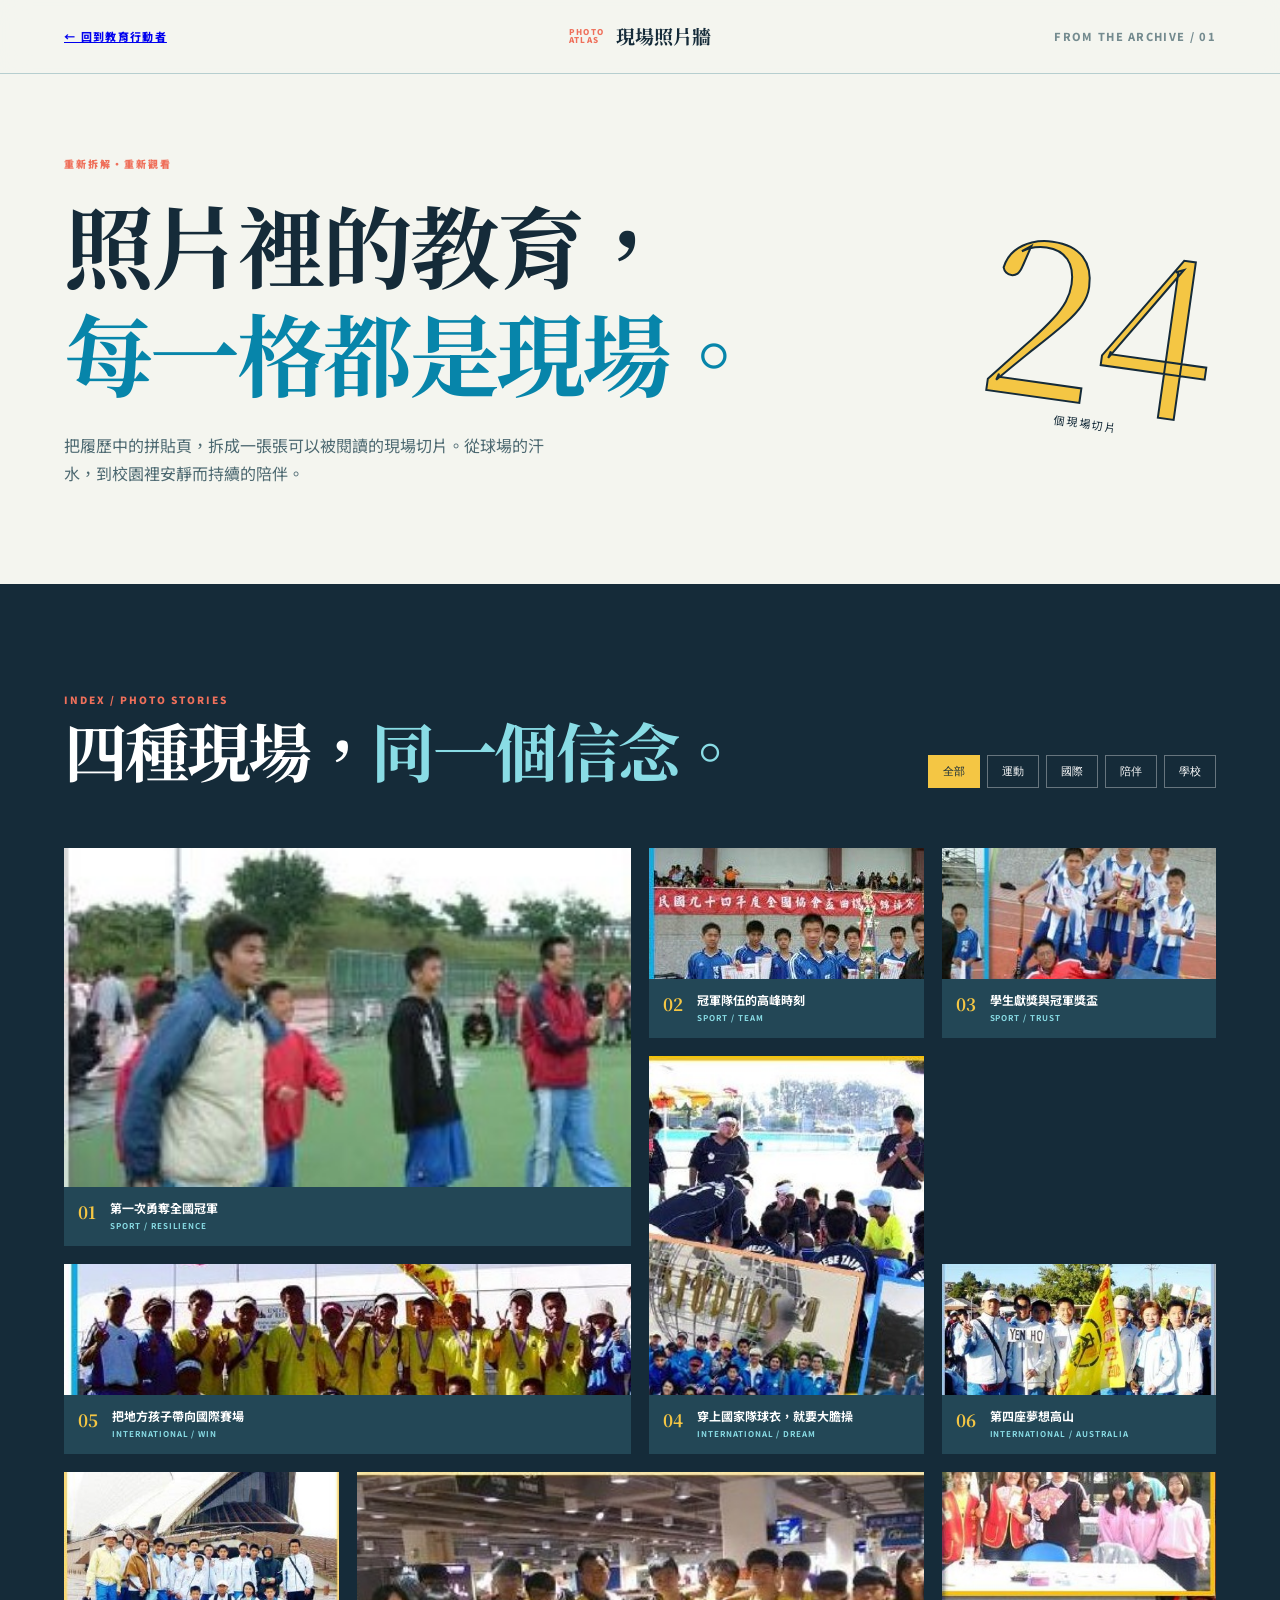
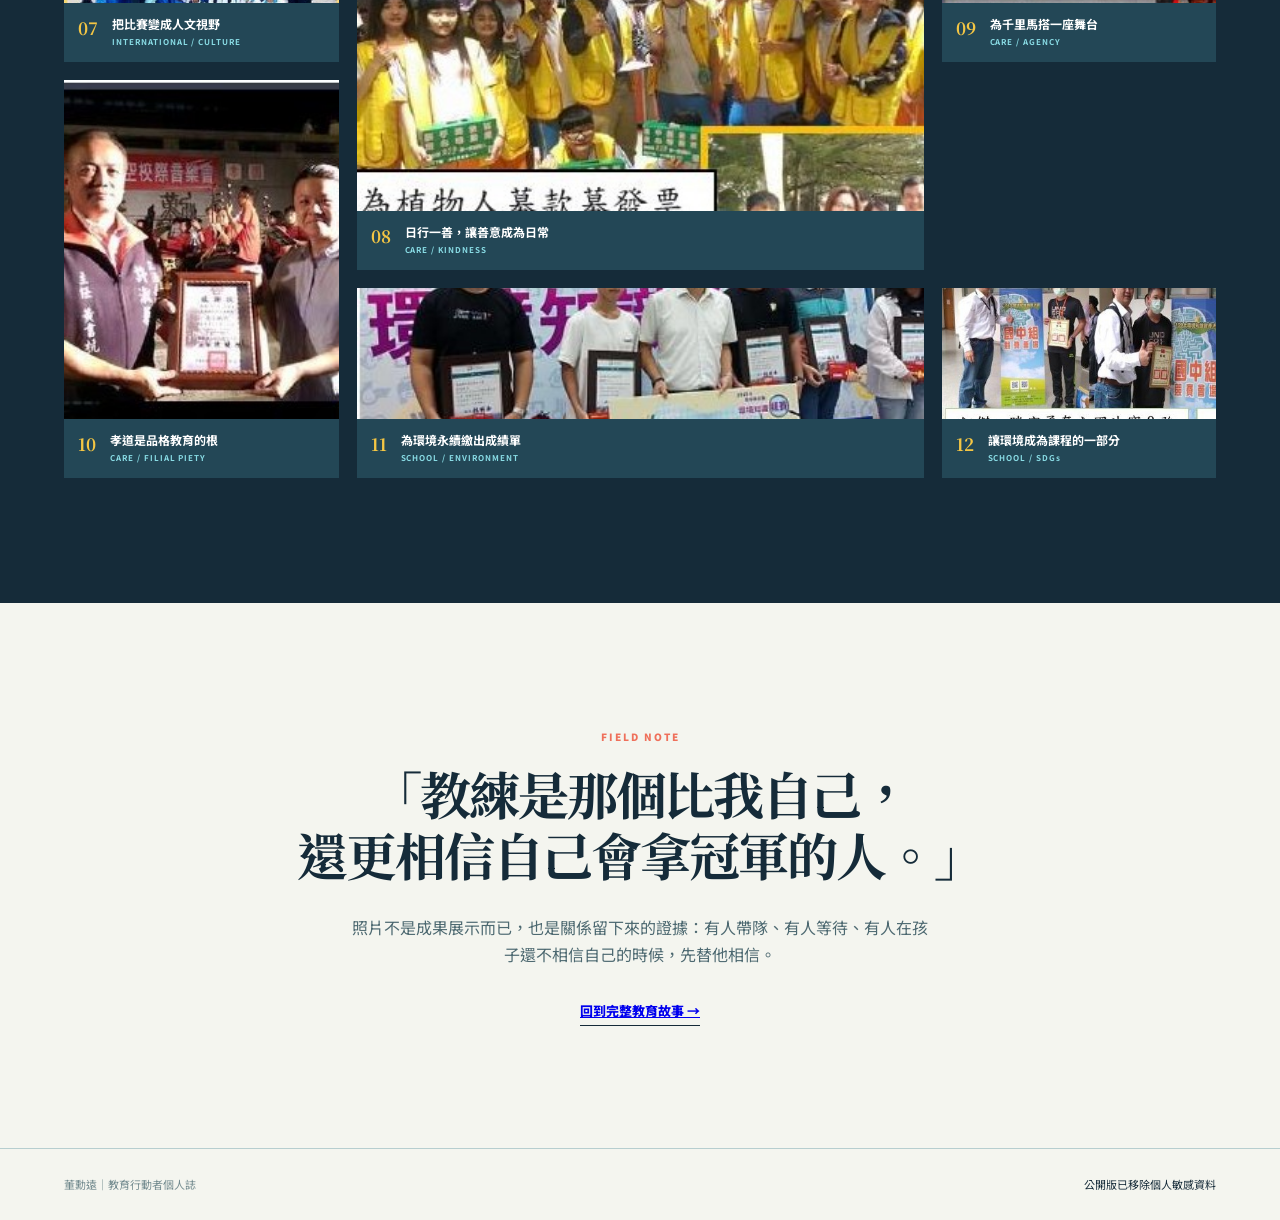
==== photos.html @ 557534f3 "Add decomposed photo atlas page" ====
<!doctype html>
<html lang="zh-Hant">
<head>
  <meta charset="utf-8">
  <meta name="viewport" content="width=device-width, initial-scale=1">
  <meta name="description" content="董勳遠教育現場照片牆：運動、國際、品格與學校行動。">
  <title>現場照片牆｜董勳遠</title>
  <link rel="preconnect" href="https://fonts.googleapis.com">
  <link rel="preconnect" href="https://fonts.gstatic.com" crossorigin>
  <link href="https://fonts.googleapis.com/css2?family=Noto+Sans+TC:wght@400;600;700;800;900&family=Noto+Serif+TC:wght@700;900&display=swap" rel="stylesheet">
  <link rel="stylesheet" href="css/photos.css">
</head>
<body>
  <header class="photo-header">
    <a href="index.html" class="back-link">← 回到教育行動者</a>
    <div class="photo-logo"><span>PHOTO<br>ATLAS</span><strong>現場照片牆</strong></div>
    <span class="header-note">FROM THE ARCHIVE / 01</span>
  </header>
  <main>
    <section class="photo-hero"><div><p class="kicker">重新拆解・重新觀看</p><h1>照片裡的教育，<br><em>每一格都是現場。</em></h1><p>把履歷中的拼貼頁，拆成一張張可以被閱讀的現場切片。從球場的汗水，到校園裡安靜而持續的陪伴。</p></div><div class="hero-number">24<small>個現場切片</small></div></section>
    <section class="photo-board"><div class="board-top"><div><span class="kicker">INDEX / PHOTO STORIES</span><h2>四種現場，<span>同一個信念。</span></h2></div><div class="filters" role="group" aria-label="照片分類"><button class="active" data-filter="all">全部</button><button data-filter="sport">運動</button><button data-filter="international">國際</button><button data-filter="care">陪伴</button><button data-filter="school">學校</button></div></div>
      <div class="photo-grid">
        <figure class="photo-card featured" data-category="sport"><img src="images/photos/sport-01.jpg" alt="曲棍球隊訓練與教練陪伴"><figcaption><b>01</b><span>第一次勇奪全國冠軍<small>SPORT / RESILIENCE</small></span></figcaption></figure>
        <figure class="photo-card" data-category="sport"><img src="images/photos/sport-02.jpg" alt="冠軍隊伍與教練合影"><figcaption><b>02</b><span>冠軍隊伍的高峰時刻<small>SPORT / TEAM</small></span></figcaption></figure>
        <figure class="photo-card" data-category="sport"><img src="images/photos/sport-03.jpg" alt="學生獻獎與冠軍獎盃"><figcaption><b>03</b><span>學生獻獎與冠軍獎盃<small>SPORT / TRUST</small></span></figcaption></figure>
        <figure class="photo-card tall" data-category="international"><img src="images/photos/international-01.jpg" alt="國家隊訓練現場"><figcaption><b>04</b><span>穿上國家隊球衣，就要大膽操<small>INTERNATIONAL / DREAM</small></span></figcaption></figure>
        <figure class="photo-card wide" data-category="international"><img src="images/photos/international-03.jpg" alt="美國十六歲組冠軍"><figcaption><b>05</b><span>把地方孩子帶向國際賽場<small>INTERNATIONAL / WIN</small></span></figcaption></figure>
        <figure class="photo-card" data-category="international"><img src="images/photos/australia-01.jpg" alt="澳洲國際錦標賽開幕"><figcaption><b>06</b><span>第四座夢想高山<small>INTERNATIONAL / AUSTRALIA</small></span></figcaption></figure>
        <figure class="photo-card" data-category="international"><img src="images/photos/australia-04.jpg" alt="學生參訪雪梨歌劇院"><figcaption><b>07</b><span>把比賽變成人文視野<small>INTERNATIONAL / CULTURE</small></span></figcaption></figure>
        <figure class="photo-card featured" data-category="care"><img src="images/photos/care-01.jpg" alt="學生為植物人募款募發票"><figcaption><b>08</b><span>日行一善，讓善意成為日常<small>CARE / KINDNESS</small></span></figcaption></figure>
        <figure class="photo-card" data-category="care"><img src="images/photos/care-03.jpg" alt="學生志工團隊"><figcaption><b>09</b><span>為千里馬搭一座舞台<small>CARE / AGENCY</small></span></figcaption></figure>
        <figure class="photo-card tall" data-category="care"><img src="images/photos/filial-02.jpg" alt="孝道與品格教育活動"><figcaption><b>10</b><span>孝道是品格教育的根<small>CARE / FILIAL PIETY</small></span></figcaption></figure>
        <figure class="photo-card wide" data-category="school"><img src="images/photos/eco-01.jpg" alt="生態校園夥伴計畫"><figcaption><b>11</b><span>為環境永續繳出成績單<small>SCHOOL / ENVIRONMENT</small></span></figcaption></figure>
        <figure class="photo-card" data-category="school"><img src="images/photos/eco-03.jpg" alt="生態校園全國決賽成果"><figcaption><b>12</b><span>讓環境成為課程的一部分<small>SCHOOL / SDGs</small></span></figcaption></figure>
      </div>
    </section>
    <section class="photo-note"><p class="kicker">FIELD NOTE</p><h2>「教練是那個比我自己，<br>還更相信自己會拿冠軍的人。」</h2><p>照片不是成果展示而已，也是關係留下來的證據：有人帶隊、有人等待、有人在孩子還不相信自己的時候，先替他相信。</p><a href="index.html#archive">回到完整教育故事 →</a></section>
  </main>
  <footer>董勳遠｜教育行動者個人誌 <span>公開版已移除個人敏感資料</span></footer>
  <script src="js/photos.js"></script>
</body>
</html>
---- css/photos.css ----
:root{--ink:#152b39;--blue:#0785aa;--cyan:#89dce5;--yellow:#f4c644;--coral:#ef705b;--paper:#f4f5ef;--line:#b6cecf;--serif:'Noto Serif TC',serif;--sans:'Noto Sans TC',sans-serif}*{box-sizing:border-box}body{margin:0;background:var(--paper);color:var(--ink);font-family:var(--sans);line-height:1.7}.photo-header{height:74px;padding:0 5vw;display:grid;grid-template-columns:1fr auto 1fr;align-items:center;border-bottom:1px solid var(--line);background:rgba(244,245,239,.92);position:sticky;top:0;z-index:4;backdrop-filter:blur(14px)}.back-link,.header-note{font-size:11px;font-weight:800;letter-spacing:.12em}.back-link:hover{color:var(--coral)}.photo-logo{display:flex;align-items:center;gap:12px}.photo-logo span{font-size:8px;line-height:1.1;letter-spacing:.16em;color:var(--coral);font-weight:900}.photo-logo strong{font-family:var(--serif);font-size:19px}.header-note{text-align:right;color:#748b8f}.photo-hero{width:min(1180px,90vw);margin:auto;min-height:510px;display:flex;align-items:center;justify-content:space-between;gap:50px}.kicker{font-size:10px;color:var(--coral);font-weight:900;letter-spacing:.2em;margin:0 0 18px}.photo-hero h1,.board-top h2,.photo-note h2{font-family:var(--serif);line-height:1.2;letter-spacing:-.04em;margin:0}.photo-hero h1{font-size:clamp(3.4rem,7vw,7rem)}.photo-hero h1 em,.board-top h2 span{color:var(--blue);font-style:normal}.photo-hero p:not(.kicker){max-width:490px;color:#4d6971;margin-top:27px;font-size:16px}.hero-number{font-family:var(--serif);font-size:210px;line-height:.8;color:var(--yellow);-webkit-text-stroke:2px var(--ink);transform:rotate(8deg);text-align:center}.hero-number small{display:block;font-family:var(--sans);font-size:11px;letter-spacing:.17em;color:var(--ink);-webkit-text-stroke:0;margin-top:22px}.photo-board{background:var(--ink);padding:100px 5vw 125px;color:white}.board-top{width:min(1180px,100%);margin:auto;display:flex;justify-content:space-between;align-items:end;gap:30px}.board-top h2{font-size:clamp(2.5rem,5vw,5rem)}.board-top h2 span{color:var(--cyan)}.filters{display:flex;flex-wrap:wrap;gap:7px;justify-content:flex-end}.filters button{border:1px solid rgba(255,255,255,.35);background:transparent;color:white;padding:8px 14px;font-size:11px;cursor:pointer}.filters button.active,.filters button:hover{background:var(--yellow);border-color:var(--yellow);color:var(--ink)}.photo-grid{width:min(1180px,100%);margin:60px auto 0;display:grid;grid-template-columns:repeat(4,1fr);grid-auto-rows:190px;gap:18px}.photo-card{margin:0;background:#234756;display:flex;flex-direction:column;min-height:0;overflow:hidden;transition:transform .25s,opacity .25s}.photo-card:hover{transform:translateY(-7px)}.photo-card img{width:100%;height:100%;min-height:0;object-fit:cover;display:block}.photo-card figcaption{display:flex;gap:14px;padding:13px 14px 15px;align-items:start;background:#234756;font-size:12px;line-height:1.4}.photo-card figcaption b{font-family:var(--serif);font-size:17px;color:var(--yellow)}.photo-card figcaption span{font-weight:700}.photo-card figcaption small{display:block;font-size:8px;letter-spacing:.12em;color:var(--cyan);margin-top:3px}.photo-card.featured{grid-column:span 2;grid-row:span 2}.photo-card.wide{grid-column:span 2}.photo-card.tall{grid-row:span 2}.photo-card.is-hidden{display:none}.photo-note{width:min(900px,88vw);margin:auto;padding:125px 0;text-align:center}.photo-note h2{font-size:clamp(2.2rem,4vw,4rem)}.photo-note>p:not(.kicker){max-width:580px;margin:28px auto;color:#4d6971}.photo-note a{font-weight:800;font-size:13px;border-bottom:1px solid var(--ink);padding-bottom:5px}.photo-note a:hover{color:var(--coral)}footer{border-top:1px solid var(--line);padding:26px 5vw;display:flex;justify-content:space-between;font-size:11px;color:#738b8f}footer span{color:var(--ink)}@media(max-width:760px){.photo-header{grid-template-columns:1fr auto;height:64px}.header-note{display:none}.photo-logo strong{font-size:16px}.photo-hero{min-height:470px;display:block;padding-top:90px;position:relative}.photo-hero h1{font-size:3.6rem}.hero-number{font-size:100px;position:absolute;right:4vw;bottom:30px}.photo-board{padding:74px 5vw 85px}.board-top{display:block}.filters{justify-content:flex-start;margin-top:28px}.photo-grid{grid-template-columns:repeat(2,1fr);grid-auto-rows:145px;gap:10px;margin-top:40px}.photo-card.featured,.photo-card.wide{grid-column:span 2}.photo-card figcaption{padding:9px;font-size:10px;gap:7px}.photo-card figcaption small{font-size:7px}.photo-card.tall{grid-row:span 2}footer{display:block}footer span{display:block;margin-top:5px}}
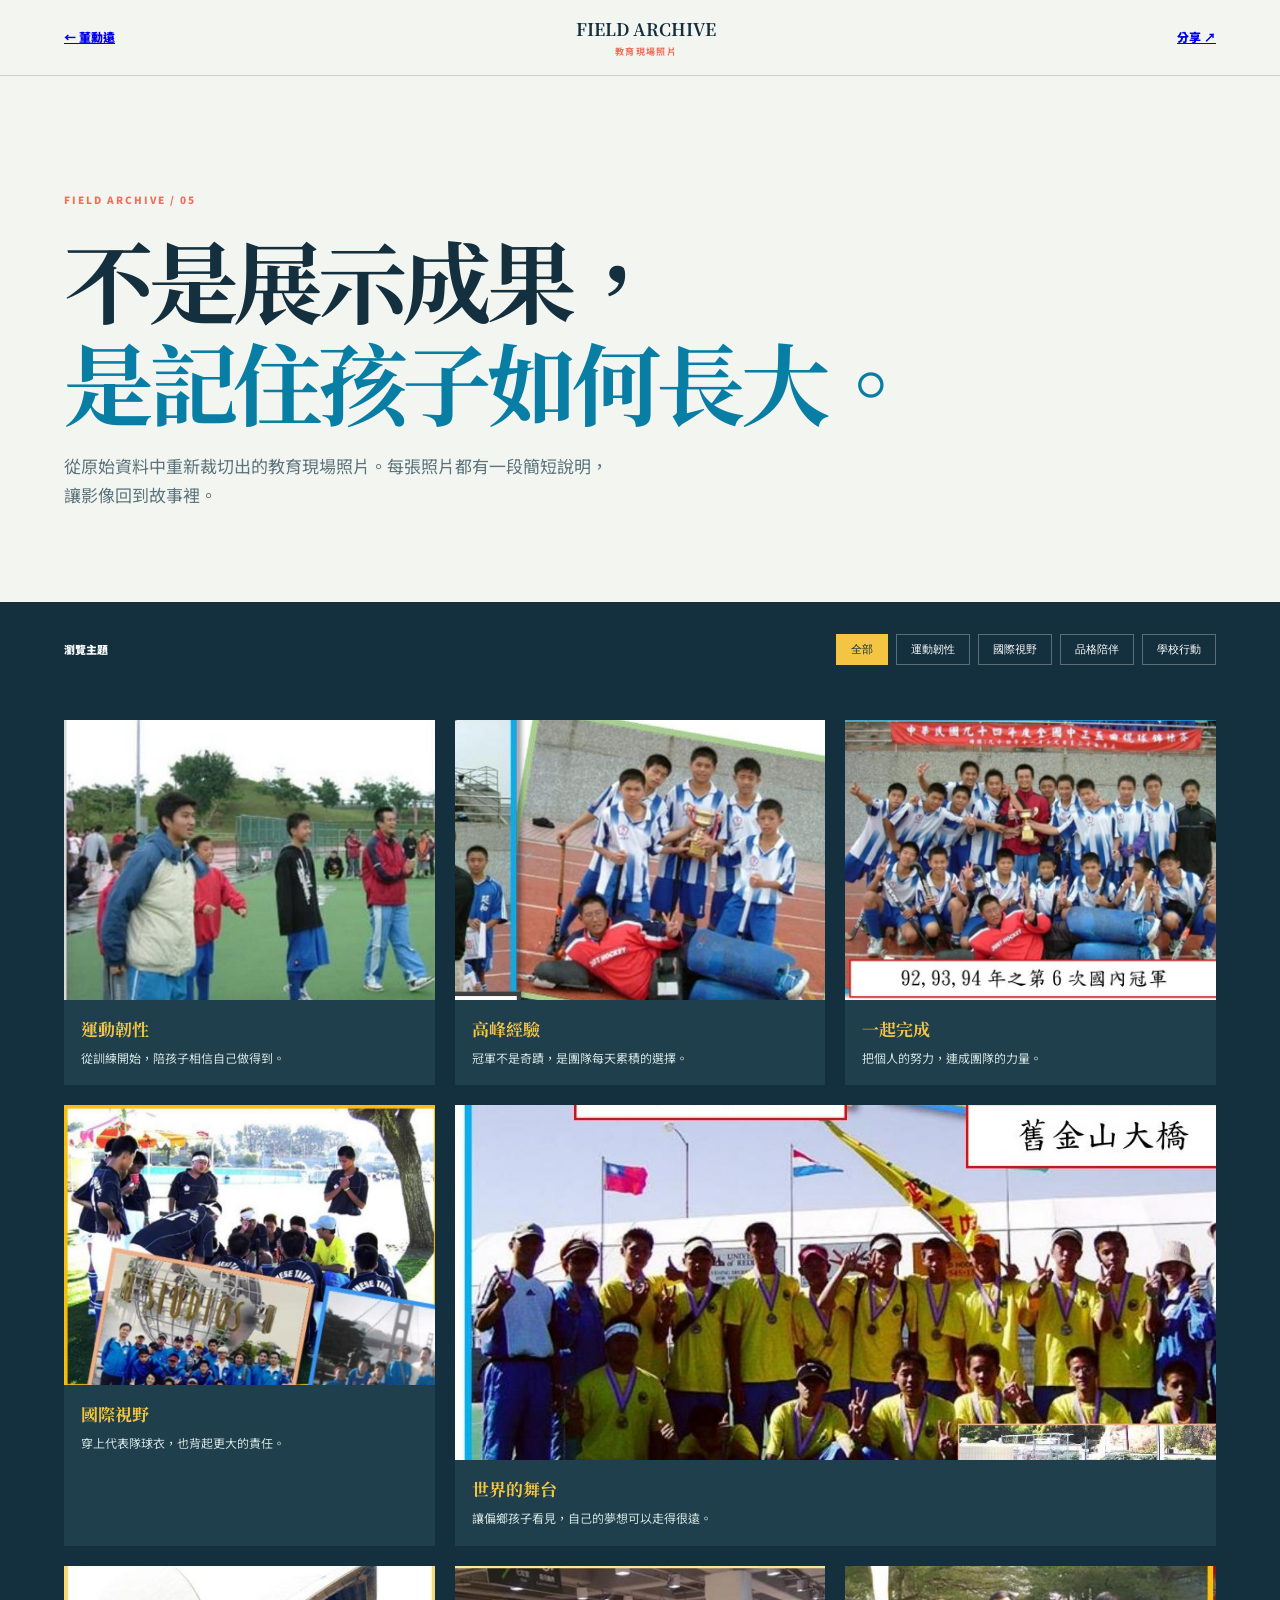
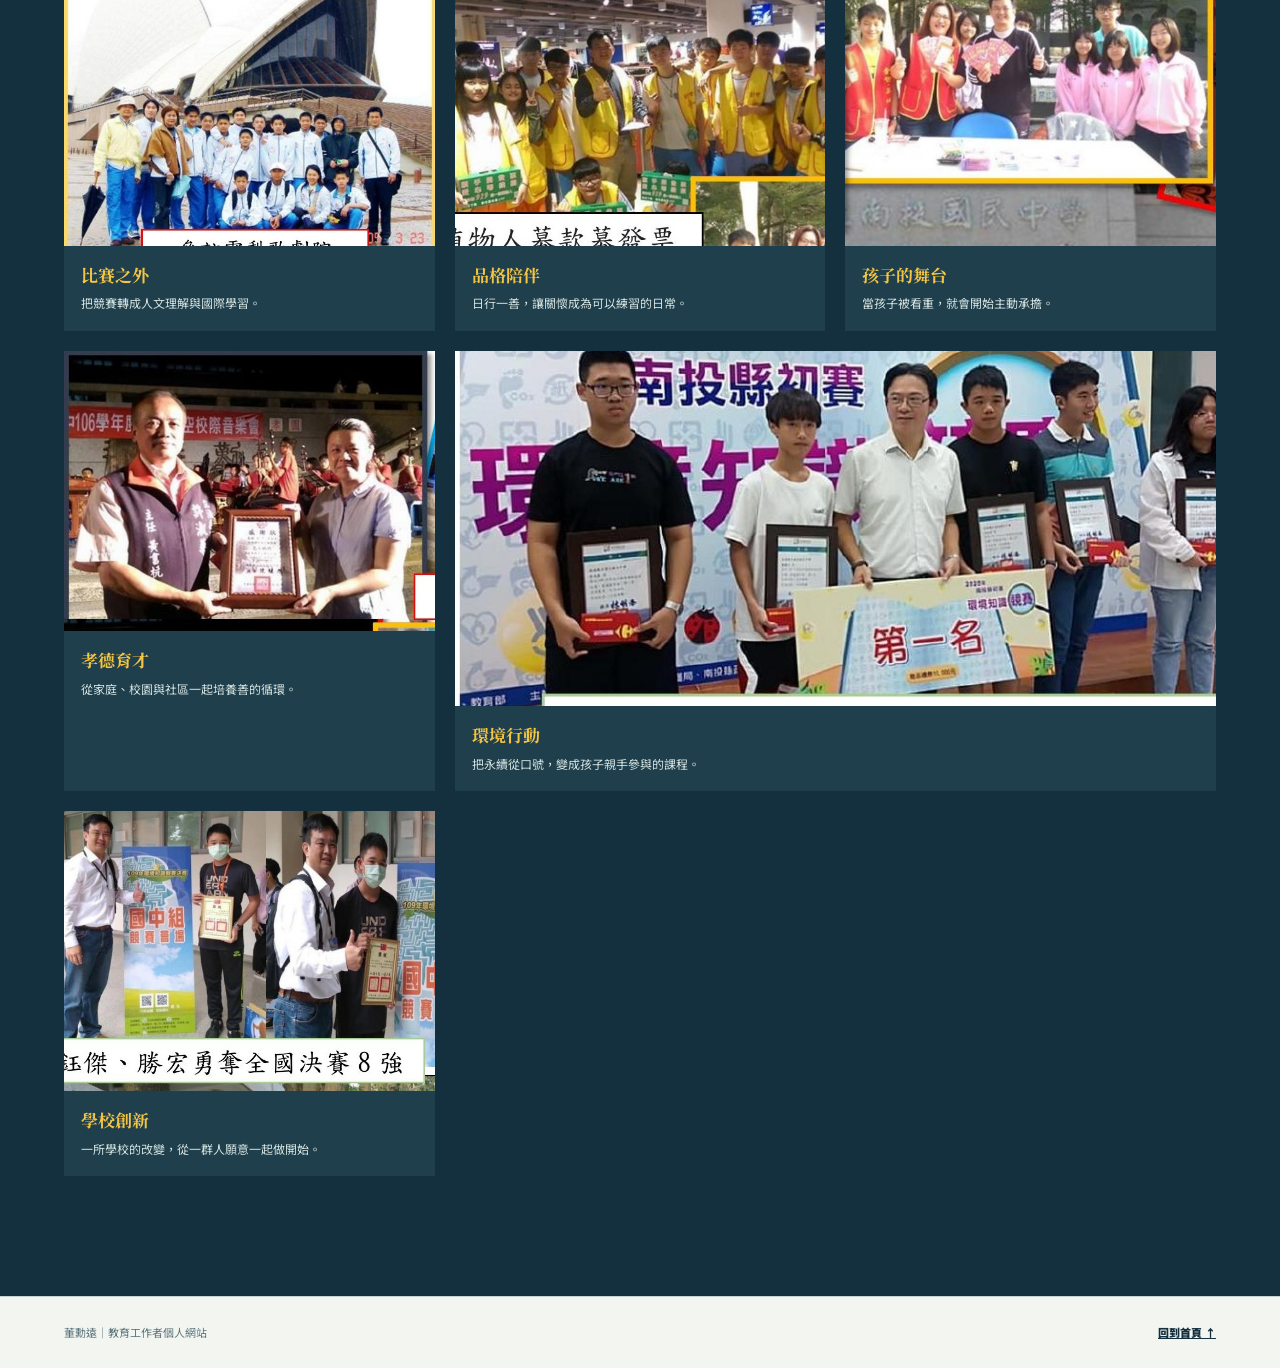
==== commit 3821dbe9: "Rebuild personal site with accessible controls and clear photo stories" ====
--- a/photos.html
+++ b/photos.html
@@ -1,42 +1 @@
-<!doctype html>
-<html lang="zh-Hant">
-<head>
-  <meta charset="utf-8">
-  <meta name="viewport" content="width=device-width, initial-scale=1">
-  <meta name="description" content="董勳遠教育現場照片牆：運動、國際、品格與學校行動。">
-  <title>現場照片牆｜董勳遠</title>
-  <link rel="preconnect" href="https://fonts.googleapis.com">
-  <link rel="preconnect" href="https://fonts.gstatic.com" crossorigin>
-  <link href="https://fonts.googleapis.com/css2?family=Noto+Sans+TC:wght@400;600;700;800;900&family=Noto+Serif+TC:wght@700;900&display=swap" rel="stylesheet">
-  <link rel="stylesheet" href="css/photos.css">
-</head>
-<body>
-  <header class="photo-header">
-    <a href="index.html" class="back-link">← 回到教育行動者</a>
-    <div class="photo-logo"><span>PHOTO<br>ATLAS</span><strong>現場照片牆</strong></div>
-    <span class="header-note">FROM THE ARCHIVE / 01</span>
-  </header>
-  <main>
-    <section class="photo-hero"><div><p class="kicker">重新拆解・重新觀看</p><h1>照片裡的教育，<br><em>每一格都是現場。</em></h1><p>把履歷中的拼貼頁，拆成一張張可以被閱讀的現場切片。從球場的汗水，到校園裡安靜而持續的陪伴。</p></div><div class="hero-number">24<small>個現場切片</small></div></section>
-    <section class="photo-board"><div class="board-top"><div><span class="kicker">INDEX / PHOTO STORIES</span><h2>四種現場，<span>同一個信念。</span></h2></div><div class="filters" role="group" aria-label="照片分類"><button class="active" data-filter="all">全部</button><button data-filter="sport">運動</button><button data-filter="international">國際</button><button data-filter="care">陪伴</button><button data-filter="school">學校</button></div></div>
-      <div class="photo-grid">
-        <figure class="photo-card featured" data-category="sport"><img src="images/photos/sport-01.jpg" alt="曲棍球隊訓練與教練陪伴"><figcaption><b>01</b><span>第一次勇奪全國冠軍<small>SPORT / RESILIENCE</small></span></figcaption></figure>
-        <figure class="photo-card" data-category="sport"><img src="images/photos/sport-02.jpg" alt="冠軍隊伍與教練合影"><figcaption><b>02</b><span>冠軍隊伍的高峰時刻<small>SPORT / TEAM</small></span></figcaption></figure>
-        <figure class="photo-card" data-category="sport"><img src="images/photos/sport-03.jpg" alt="學生獻獎與冠軍獎盃"><figcaption><b>03</b><span>學生獻獎與冠軍獎盃<small>SPORT / TRUST</small></span></figcaption></figure>
-        <figure class="photo-card tall" data-category="international"><img src="images/photos/international-01.jpg" alt="國家隊訓練現場"><figcaption><b>04</b><span>穿上國家隊球衣，就要大膽操<small>INTERNATIONAL / DREAM</small></span></figcaption></figure>
-        <figure class="photo-card wide" data-category="international"><img src="images/photos/international-03.jpg" alt="美國十六歲組冠軍"><figcaption><b>05</b><span>把地方孩子帶向國際賽場<small>INTERNATIONAL / WIN</small></span></figcaption></figure>
-        <figure class="photo-card" data-category="international"><img src="images/photos/australia-01.jpg" alt="澳洲國際錦標賽開幕"><figcaption><b>06</b><span>第四座夢想高山<small>INTERNATIONAL / AUSTRALIA</small></span></figcaption></figure>
-        <figure class="photo-card" data-category="international"><img src="images/photos/australia-04.jpg" alt="學生參訪雪梨歌劇院"><figcaption><b>07</b><span>把比賽變成人文視野<small>INTERNATIONAL / CULTURE</small></span></figcaption></figure>
-        <figure class="photo-card featured" data-category="care"><img src="images/photos/care-01.jpg" alt="學生為植物人募款募發票"><figcaption><b>08</b><span>日行一善，讓善意成為日常<small>CARE / KINDNESS</small></span></figcaption></figure>
-        <figure class="photo-card" data-category="care"><img src="images/photos/care-03.jpg" alt="學生志工團隊"><figcaption><b>09</b><span>為千里馬搭一座舞台<small>CARE / AGENCY</small></span></figcaption></figure>
-        <figure class="photo-card tall" data-category="care"><img src="images/photos/filial-02.jpg" alt="孝道與品格教育活動"><figcaption><b>10</b><span>孝道是品格教育的根<small>CARE / FILIAL PIETY</small></span></figcaption></figure>
-        <figure class="photo-card wide" data-category="school"><img src="images/photos/eco-01.jpg" alt="生態校園夥伴計畫"><figcaption><b>11</b><span>為環境永續繳出成績單<small>SCHOOL / ENVIRONMENT</small></span></figcaption></figure>
-        <figure class="photo-card" data-category="school"><img src="images/photos/eco-03.jpg" alt="生態校園全國決賽成果"><figcaption><b>12</b><span>讓環境成為課程的一部分<small>SCHOOL / SDGs</small></span></figcaption></figure>
-      </div>
-    </section>
-    <section class="photo-note"><p class="kicker">FIELD NOTE</p><h2>「教練是那個比我自己，<br>還更相信自己會拿冠軍的人。」</h2><p>照片不是成果展示而已，也是關係留下來的證據：有人帶隊、有人等待、有人在孩子還不相信自己的時候，先替他相信。</p><a href="index.html#archive">回到完整教育故事 →</a></section>
-  </main>
-  <footer>董勳遠｜教育行動者個人誌 <span>公開版已移除個人敏感資料</span></footer>
-  <script src="js/photos.js"></script>
-</body>
-</html>
+<!doctype html><html lang="zh-Hant"><head><meta charset="utf-8"><meta name="viewport" content="width=device-width, initial-scale=1"><title>教育現場照片｜董勳遠</title><link rel="preconnect" href="https://fonts.googleapis.com"><link rel="preconnect" href="https://fonts.gstatic.com" crossorigin><link href="https://fonts.googleapis.com/css2?family=Noto+Sans+TC:wght@400;600;700;800;900&family=Noto+Serif+TC:wght@700;900&display=swap" rel="stylesheet"><link rel="stylesheet" href="css/photos.css"></head><body><header class="photo-nav"><a href="index.html">← 董勳遠</a><strong>FIELD ARCHIVE <small>教育現場照片</small></strong><a href="share.html">分享 ↗</a></header><main><section class="photo-intro"><p class="eyebrow">FIELD ARCHIVE / 05</p><h1>不是展示成果，<br><em>是記住孩子如何長大。</em></h1><p>從原始資料中重新裁切出的教育現場照片。每張照片都有一段簡短說明，讓影像回到故事裡。</p></section><section class="photo-board"><div class="filter-row"><span>瀏覽主題</span><button class="active" data-filter="all">全部</button><button data-filter="sport">運動韌性</button><button data-filter="international">國際視野</button><button data-filter="care">品格陪伴</button><button data-filter="school">學校行動</button></div><div class="photo-grid"><figure data-category="sport"><img src="images/photos/sport-01.jpg" alt="曲棍球隊訓練現場" loading="lazy"><figcaption><b>運動韌性</b><span>從訓練開始，陪孩子相信自己做得到。</span></figcaption></figure><figure data-category="sport"><img src="images/photos/sport-03.jpg" alt="學生與冠軍獎盃合影" loading="lazy"><figcaption><b>高峰經驗</b><span>冠軍不是奇蹟，是團隊每天累積的選擇。</span></figcaption></figure><figure data-category="sport"><img src="images/photos/sport-05.jpg" alt="曲棍球隊合影" loading="lazy"><figcaption><b>一起完成</b><span>把個人的努力，連成團隊的力量。</span></figcaption></figure><figure data-category="international"><img src="images/photos/international-01.jpg" alt="國家隊訓練現場" loading="lazy"><figcaption><b>國際視野</b><span>穿上代表隊球衣，也背起更大的責任。</span></figcaption></figure><figure class="wide" data-category="international"><img src="images/photos/international-03.jpg" alt="美國十六歲組冠軍團隊" loading="lazy"><figcaption><b>世界的舞台</b><span>讓偏鄉孩子看見，自己的夢想可以走得很遠。</span></figcaption></figure><figure data-category="international"><img src="images/photos/australia-04.jpg" alt="學生參訪雪梨歌劇院" loading="lazy"><figcaption><b>比賽之外</b><span>把競賽轉成人文理解與國際學習。</span></figcaption></figure><figure data-category="care"><img src="images/photos/care-01.jpg" alt="學生參與公益募款" loading="lazy"><figcaption><b>品格陪伴</b><span>日行一善，讓關懷成為可以練習的日常。</span></figcaption></figure><figure data-category="care"><img src="images/photos/care-03.jpg" alt="學生志工團隊" loading="lazy"><figcaption><b>孩子的舞台</b><span>當孩子被看重，就會開始主動承擔。</span></figcaption></figure><figure data-category="care"><img src="images/photos/filial-02.jpg" alt="孝道與品格教育活動" loading="lazy"><figcaption><b>孝德育才</b><span>從家庭、校園與社區一起培養善的循環。</span></figcaption></figure><figure class="wide" data-category="school"><img src="images/photos/eco-01.jpg" alt="生態校園夥伴計畫" loading="lazy"><figcaption><b>環境行動</b><span>把永續從口號，變成孩子親手參與的課程。</span></figcaption></figure><figure data-category="school"><img src="images/photos/eco-03.jpg" alt="生態校園成果展示" loading="lazy"><figcaption><b>學校創新</b><span>一所學校的改變，從一群人願意一起做開始。</span></figcaption></figure></div></section></main><footer>董勳遠｜教育工作者個人網站 <a href="index.html">回到首頁 ↑</a></footer><script src="js/photos.js"></script></body></html>
--- a/css/photos.css
+++ b/css/photos.css
@@ -1 +1 @@
-:root{--ink:#152b39;--blue:#0785aa;--cyan:#89dce5;--yellow:#f4c644;--coral:#ef705b;--paper:#f4f5ef;--line:#b6cecf;--serif:'Noto Serif TC',serif;--sans:'Noto Sans TC',sans-serif}*{box-sizing:border-box}body{margin:0;background:var(--paper);color:var(--ink);font-family:var(--sans);line-height:1.7}.photo-header{height:74px;padding:0 5vw;display:grid;grid-template-columns:1fr auto 1fr;align-items:center;border-bottom:1px solid var(--line);background:rgba(244,245,239,.92);position:sticky;top:0;z-index:4;backdrop-filter:blur(14px)}.back-link,.header-note{font-size:11px;font-weight:800;letter-spacing:.12em}.back-link:hover{color:var(--coral)}.photo-logo{display:flex;align-items:center;gap:12px}.photo-logo span{font-size:8px;line-height:1.1;letter-spacing:.16em;color:var(--coral);font-weight:900}.photo-logo strong{font-family:var(--serif);font-size:19px}.header-note{text-align:right;color:#748b8f}.photo-hero{width:min(1180px,90vw);margin:auto;min-height:510px;display:flex;align-items:center;justify-content:space-between;gap:50px}.kicker{font-size:10px;color:var(--coral);font-weight:900;letter-spacing:.2em;margin:0 0 18px}.photo-hero h1,.board-top h2,.photo-note h2{font-family:var(--serif);line-height:1.2;letter-spacing:-.04em;margin:0}.photo-hero h1{font-size:clamp(3.4rem,7vw,7rem)}.photo-hero h1 em,.board-top h2 span{color:var(--blue);font-style:normal}.photo-hero p:not(.kicker){max-width:490px;color:#4d6971;margin-top:27px;font-size:16px}.hero-number{font-family:var(--serif);font-size:210px;line-height:.8;color:var(--yellow);-webkit-text-stroke:2px var(--ink);transform:rotate(8deg);text-align:center}.hero-number small{display:block;font-family:var(--sans);font-size:11px;letter-spacing:.17em;color:var(--ink);-webkit-text-stroke:0;margin-top:22px}.photo-board{background:var(--ink);padding:100px 5vw 125px;color:white}.board-top{width:min(1180px,100%);margin:auto;display:flex;justify-content:space-between;align-items:end;gap:30px}.board-top h2{font-size:clamp(2.5rem,5vw,5rem)}.board-top h2 span{color:var(--cyan)}.filters{display:flex;flex-wrap:wrap;gap:7px;justify-content:flex-end}.filters button{border:1px solid rgba(255,255,255,.35);background:transparent;color:white;padding:8px 14px;font-size:11px;cursor:pointer}.filters button.active,.filters button:hover{background:var(--yellow);border-color:var(--yellow);color:var(--ink)}.photo-grid{width:min(1180px,100%);margin:60px auto 0;display:grid;grid-template-columns:repeat(4,1fr);grid-auto-rows:190px;gap:18px}.photo-card{margin:0;background:#234756;display:flex;flex-direction:column;min-height:0;overflow:hidden;transition:transform .25s,opacity .25s}.photo-card:hover{transform:translateY(-7px)}.photo-card img{width:100%;height:100%;min-height:0;object-fit:cover;display:block}.photo-card figcaption{display:flex;gap:14px;padding:13px 14px 15px;align-items:start;background:#234756;font-size:12px;line-height:1.4}.photo-card figcaption b{font-family:var(--serif);font-size:17px;color:var(--yellow)}.photo-card figcaption span{font-weight:700}.photo-card figcaption small{display:block;font-size:8px;letter-spacing:.12em;color:var(--cyan);margin-top:3px}.photo-card.featured{grid-column:span 2;grid-row:span 2}.photo-card.wide{grid-column:span 2}.photo-card.tall{grid-row:span 2}.photo-card.is-hidden{display:none}.photo-note{width:min(900px,88vw);margin:auto;padding:125px 0;text-align:center}.photo-note h2{font-size:clamp(2.2rem,4vw,4rem)}.photo-note>p:not(.kicker){max-width:580px;margin:28px auto;color:#4d6971}.photo-note a{font-weight:800;font-size:13px;border-bottom:1px solid var(--ink);padding-bottom:5px}.photo-note a:hover{color:var(--coral)}footer{border-top:1px solid var(--line);padding:26px 5vw;display:flex;justify-content:space-between;font-size:11px;color:#738b8f}footer span{color:var(--ink)}@media(max-width:760px){.photo-header{grid-template-columns:1fr auto;height:64px}.header-note{display:none}.photo-logo strong{font-size:16px}.photo-hero{min-height:470px;display:block;padding-top:90px;position:relative}.photo-hero h1{font-size:3.6rem}.hero-number{font-size:100px;position:absolute;right:4vw;bottom:30px}.photo-board{padding:74px 5vw 85px}.board-top{display:block}.filters{justify-content:flex-start;margin-top:28px}.photo-grid{grid-template-columns:repeat(2,1fr);grid-auto-rows:145px;gap:10px;margin-top:40px}.photo-card.featured,.photo-card.wide{grid-column:span 2}.photo-card figcaption{padding:9px;font-size:10px;gap:7px}.photo-card figcaption small{font-size:7px}.photo-card.tall{grid-row:span 2}footer{display:block}footer span{display:block;margin-top:5px}}
+:root{--bg:#f3f5f1;--ink:#142f3d;--muted:#5b747b;--line:#c5d3d0;--accent:#087ea5;--soft:#d9eff0;--hot:#ef705a;--sun:#f3c542;--serif:'Noto Serif TC',serif;--sans:'Noto Sans TC',sans-serif}*{box-sizing:border-box}body{margin:0;background:var(--bg);color:var(--ink);font-family:var(--sans);line-height:1.7}.photo-nav{height:76px;padding:0 5vw;display:flex;align-items:center;justify-content:space-between;border-bottom:1px solid var(--line);font-size:12px;font-weight:900;position:sticky;top:0;z-index:3;background:rgba(243,245,241,.9);backdrop-filter:blur(14px)}.photo-nav a:hover,footer a:hover{color:var(--hot)}.photo-nav strong{font-family:var(--serif);font-size:17px;text-align:center}.photo-nav small{display:block;color:var(--hot);font-family:var(--sans);font-size:9px;letter-spacing:.16em}.photo-intro{width:min(1180px,90vw);margin:auto;padding:105px 0 75px}.eyebrow{font-size:10px;font-weight:900;letter-spacing:.2em;color:var(--hot)}h1{font-family:var(--serif);font-size:clamp(3.5rem,7vw,7rem);line-height:1.14;letter-spacing:-.06em;margin:20px 0}h1 em{font-style:normal;color:var(--accent)}.photo-intro p:last-child{max-width:550px;color:var(--muted);font-size:17px}.photo-board{background:var(--ink);color:white;padding:32px 5vw 120px}.filter-row{width:min(1180px,100%);margin:auto;display:flex;gap:8px;align-items:center;flex-wrap:wrap}.filter-row span{font-size:11px;font-weight:900;margin-right:auto}.filter-row button{background:transparent;color:white;border:1px solid rgba(255,255,255,.3);padding:7px 14px;font-size:11px;cursor:pointer}.filter-row button.active,.filter-row button:hover{background:var(--sun);color:var(--ink);border-color:var(--sun)}.photo-grid{width:min(1180px,100%);margin:55px auto 0;display:grid;grid-template-columns:repeat(3,1fr);gap:20px}.photo-grid figure{margin:0;background:#203f4d;overflow:hidden}.photo-grid figure.wide{grid-column:span 2}.photo-grid img{display:block;width:100%;height:280px;object-fit:cover}.photo-grid figure.wide img{height:355px}.photo-grid figcaption{padding:15px 17px 17px;display:flex;flex-direction:column;gap:4px}.photo-grid figcaption b{font-family:var(--serif);font-size:17px;color:var(--sun)}.photo-grid figcaption span{font-size:12px;color:#d2e2df}.photo-grid figure.is-hidden{display:none}footer{padding:26px 5vw;border-top:1px solid var(--line);display:flex;justify-content:space-between;font-size:11px;color:var(--muted)}footer a{font-weight:900;color:var(--ink)}@media(max-width:760px){.photo-nav{height:64px}.photo-nav strong{font-size:14px}.photo-intro{padding:75px 0 55px}.photo-intro h1{font-size:3.6rem}.photo-board{padding-inline:5vw}.filter-row span{width:100%;margin-bottom:5px}.photo-grid{grid-template-columns:1fr 1fr;gap:10px;margin-top:38px}.photo-grid figure.wide{grid-column:span 2}.photo-grid img,.photo-grid figure.wide img{height:180px}.photo-grid figure.wide img{height:240px}.photo-grid figcaption{padding:10px;font-size:11px}.photo-grid figcaption b{font-size:14px}.photo-grid figcaption span{font-size:10px}footer{display:block}footer a{display:block;margin-top:5px}}
